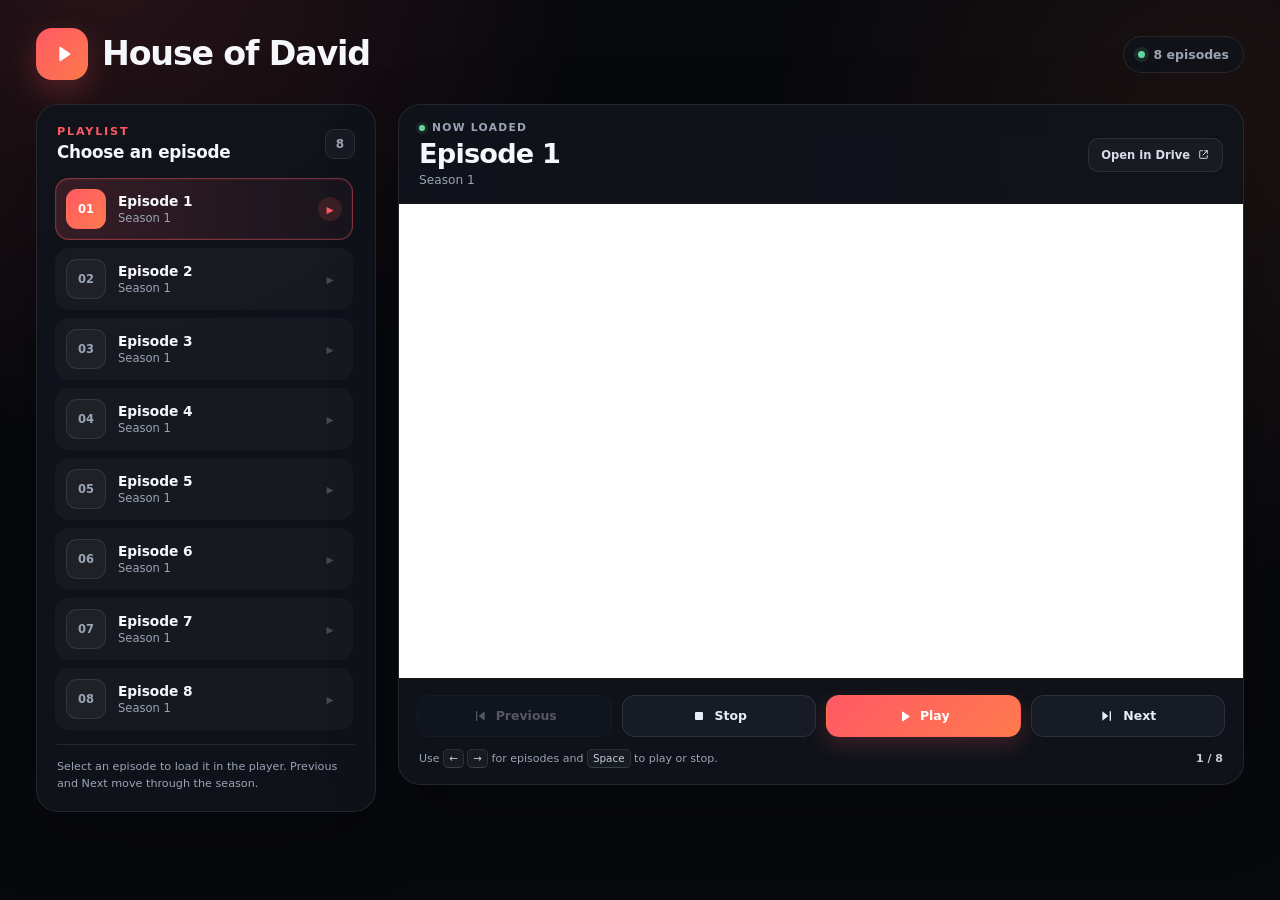
==== houseofdavid.html @ 507123f1 "(_24_Nov_2026_)(_18_10_03_)" ====
<!DOCTYPE html>
<html lang="en">
<head>
  <meta charset="UTF-8">
  <meta name="viewport" content="width=device-width, initial-scale=1.0">
  <meta name="color-scheme" content="dark">
  <title>House of David</title>
  <style>
    :root {
      --bg: #08090d;
      --panel: #11141c;
      --panel-raised: #171b25;
      --line: rgba(255, 255, 255, 0.09);
      --line-strong: rgba(255, 255, 255, 0.16);
      --text: #f6f7fb;
      --muted: #9ba4b5;
      --accent: #ff5964;
      --accent-warm: #ff7a4d;
      --success: #62d8a1;
      --radius-lg: 22px;
      --radius-md: 14px;
    }

    * {
      box-sizing: border-box;
    }

    html {
      min-width: 320px;
      background: var(--bg);
    }

    body {
      min-height: 100vh;
      margin: 0;
      overflow-x: hidden;
      background:
        radial-gradient(circle at 8% -5%, rgba(255, 89, 100, 0.13), transparent 30rem),
        radial-gradient(circle at 95% 15%, rgba(255, 122, 77, 0.08), transparent 28rem),
        var(--bg);
      color: var(--text);
      font-family: "Segoe UI", system-ui, -apple-system, BlinkMacSystemFont, Arial, sans-serif;
      -webkit-font-smoothing: antialiased;
      text-rendering: optimizeLegibility;
    }

    button,
    a {
      -webkit-tap-highlight-color: transparent;
    }

    button {
      font: inherit;
    }

    [hidden] {
      display: none !important;
    }

    .app {
      width: min(1320px, 100%);
      margin: 0 auto;
      padding: 28px clamp(16px, 3vw, 36px) 40px;
    }

    .site-header {
      display: flex;
      align-items: center;
      justify-content: space-between;
      gap: 20px;
      margin-bottom: 24px;
    }

    .brand {
      display: flex;
      align-items: center;
      gap: 14px;
      min-width: 0;
    }

    .brand-icon {
      display: grid;
      flex: 0 0 auto;
      width: 52px;
      height: 52px;
      place-items: center;
      border-radius: 16px;
      background: linear-gradient(135deg, var(--accent), var(--accent-warm));
      box-shadow: 0 12px 30px rgba(255, 89, 100, 0.25);
    }

    .brand-icon svg {
      width: 22px;
      height: 22px;
      margin-left: 2px;
      fill: white;
    }

    .eyebrow {
      margin: 0 0 4px;
      color: var(--accent);
      font-size: 0.7rem;
      font-weight: 750;
      letter-spacing: 0.16em;
      line-height: 1.2;
      text-transform: uppercase;
    }

    .site-header h1 {
      margin: 0;
      font-size: clamp(1.55rem, 2.6vw, 2.15rem);
      letter-spacing: -0.035em;
      line-height: 1.05;
    }

    .episode-count {
      display: inline-flex;
      flex: 0 0 auto;
      align-items: center;
      gap: 9px;
      padding: 10px 14px;
      border: 1px solid var(--line);
      border-radius: 999px;
      background: rgba(17, 20, 28, 0.7);
      color: var(--muted);
      font-size: 0.78rem;
      font-weight: 650;
      white-space: nowrap;
      backdrop-filter: blur(12px);
    }

    .episode-count .dot {
      width: 7px;
      height: 7px;
      border-radius: 50%;
      background: var(--success);
      box-shadow: 0 0 0 4px rgba(98, 216, 161, 0.12);
    }

    .layout {
      display: grid;
      grid-template-columns: 340px minmax(0, 1fr);
      gap: 22px;
      align-items: start;
    }

    .playlist-card,
    .player-card {
      border: 1px solid var(--line);
      border-radius: var(--radius-lg);
      background: rgba(17, 20, 28, 0.86);
      box-shadow: 0 24px 70px rgba(0, 0, 0, 0.25);
      backdrop-filter: blur(16px);
    }

    .playlist-card {
      position: sticky;
      top: 24px;
      display: flex;
      flex-direction: column;
      max-height: calc(100vh - 48px);
      padding: 18px;
    }

    .card-head {
      display: flex;
      align-items: center;
      justify-content: space-between;
      gap: 16px;
      padding: 2px 2px 0;
    }

    .card-head h2 {
      margin: 0;
      font-size: 1.05rem;
      letter-spacing: -0.015em;
    }

    .count-badge {
      display: grid;
      width: 30px;
      height: 30px;
      place-items: center;
      border: 1px solid var(--line);
      border-radius: 9px;
      background: rgba(255, 255, 255, 0.035);
      color: var(--muted);
      font-size: 0.75rem;
      font-weight: 700;
    }

    .episode-list {
      display: flex;
      flex-direction: column;
      gap: 8px;
      min-height: 0;
      margin: 16px 0 0;
      padding: 0 4px 0 0;
      overflow-y: auto;
      list-style: none;
      scrollbar-color: rgba(255, 255, 255, 0.18) transparent;
      scrollbar-width: thin;
    }

    .episode-list::-webkit-scrollbar {
      width: 6px;
    }

    .episode-list::-webkit-scrollbar-thumb {
      border-radius: 99px;
      background: rgba(255, 255, 255, 0.16);
    }

    .episode-btn {
      display: grid;
      grid-template-columns: 40px minmax(0, 1fr) 24px;
      gap: 12px;
      align-items: center;
      width: 100%;
      padding: 10px;
      border: 1px solid transparent;
      border-radius: var(--radius-md);
      background: rgba(255, 255, 255, 0.032);
      color: var(--text);
      text-align: left;
      cursor: pointer;
      transition:
        background 160ms ease,
        border-color 160ms ease,
        transform 160ms ease;
    }

    .episode-btn:hover {
      border-color: var(--line);
      background: rgba(255, 255, 255, 0.06);
      transform: translateX(2px);
    }

    .episode-btn[aria-current="true"] {
      border-color: rgba(255, 89, 100, 0.42);
      background: linear-gradient(90deg, rgba(255, 89, 100, 0.16), rgba(255, 89, 100, 0.035));
      box-shadow: inset 0 0 0 1px rgba(255, 89, 100, 0.08);
    }

    .episode-btn:focus-visible {
      outline: 2px solid var(--accent);
      outline-offset: 2px;
    }

    .ep-number {
      display: grid;
      width: 40px;
      height: 40px;
      place-items: center;
      border: 1px solid var(--line);
      border-radius: 11px;
      background: rgba(255, 255, 255, 0.035);
      color: var(--muted);
      font-size: 0.72rem;
      font-weight: 750;
      font-variant-numeric: tabular-nums;
      transition:
        background 160ms ease,
        border-color 160ms ease,
        color 160ms ease;
    }

    .episode-btn[aria-current="true"] .ep-number {
      border-color: transparent;
      background: linear-gradient(135deg, var(--accent), var(--accent-warm));
      color: white;
    }

    .ep-copy {
      display: block;
      min-width: 0;
    }

    .ep-title,
    .ep-sub {
      display: block;
      overflow: hidden;
      text-overflow: ellipsis;
      white-space: nowrap;
    }

    .ep-title {
      font-size: 0.86rem;
      font-weight: 700;
      letter-spacing: -0.005em;
    }

    .ep-sub {
      margin-top: 2px;
      color: var(--muted);
      font-size: 0.72rem;
    }

    .ep-action {
      display: grid;
      width: 24px;
      height: 24px;
      place-items: center;
      border-radius: 50%;
      color: var(--muted);
      font-size: 0.58rem;
      opacity: 0.35;
      transition:
        background 160ms ease,
        color 160ms ease,
        opacity 160ms ease;
    }

    .episode-btn:hover .ep-action,
    .episode-btn[aria-current="true"] .ep-action {
      background: rgba(255, 89, 100, 0.14);
      color: var(--accent);
      opacity: 1;
    }

    .playlist-tip {
      margin: 14px 2px 0;
      padding-top: 14px;
      border-top: 1px solid var(--line);
      color: var(--muted);
      font-size: 0.7rem;
      line-height: 1.5;
    }

    .player-card {
      min-width: 0;
      overflow: hidden;
    }

    .player-head {
      display: flex;
      align-items: center;
      justify-content: space-between;
      gap: 18px;
      padding: 18px 20px 16px;
    }

    .now-label {
      display: flex;
      align-items: center;
      gap: 7px;
      margin: 0 0 5px;
      color: var(--muted);
      font-size: 0.67rem;
      font-weight: 750;
      letter-spacing: 0.12em;
      line-height: 1;
      text-transform: uppercase;
    }

    .now-dot {
      width: 6px;
      height: 6px;
      border-radius: 50%;
      background: var(--success);
      box-shadow: 0 0 0 3px rgba(98, 216, 161, 0.11);
    }

    .player-head h2 {
      margin: 0;
      font-size: clamp(1.35rem, 2.2vw, 1.7rem);
      letter-spacing: -0.03em;
      line-height: 1.1;
    }

    .player-head .subtitle {
      margin: 4px 0 0;
      color: var(--muted);
      font-size: 0.76rem;
    }

    .drive-link {
      display: inline-flex;
      flex: 0 0 auto;
      align-items: center;
      gap: 7px;
      padding: 9px 12px;
      border: 1px solid var(--line);
      border-radius: 10px;
      background: rgba(255, 255, 255, 0.035);
      color: #d7dce6;
      font-size: 0.72rem;
      font-weight: 650;
      text-decoration: none;
      transition:
        background 160ms ease,
        border-color 160ms ease,
        color 160ms ease;
    }

    .drive-link:hover {
      border-color: var(--line-strong);
      background: rgba(255, 255, 255, 0.075);
      color: white;
    }

    .drive-link:focus-visible {
      outline: 2px solid var(--accent);
      outline-offset: 2px;
    }

    .drive-link svg {
      width: 13px;
      height: 13px;
      fill: none;
      stroke: currentColor;
      stroke-linecap: round;
      stroke-linejoin: round;
      stroke-width: 1.8;
    }

    .video-shell {
      border-top: 1px solid var(--line);
      border-bottom: 1px solid var(--line);
      background: #000;
    }

    .video-frame {
      position: relative;
      width: 100%;
      aspect-ratio: 16 / 9;
      overflow: hidden;
      background: #000;
    }

    .video-frame iframe {
      position: absolute;
      inset: 0;
      display: block;
      width: 100%;
      height: 100%;
      border: 0;
      background: #000;
    }

    .video-frame.is-stopped iframe {
      visibility: hidden;
    }

    .stage-overlay {
      position: absolute;
      inset: 0;
      z-index: 2;
      display: flex;
      flex-direction: column;
      align-items: center;
      justify-content: center;
      gap: 10px;
      padding: 24px;
      background:
        radial-gradient(circle at center, rgba(255, 89, 100, 0.06), transparent 45%),
        #050608;
      text-align: center;
    }

    .loading-overlay {
      z-index: 3;
      pointer-events: none;
    }

    .spinner {
      width: 34px;
      height: 34px;
      border: 3px solid rgba(255, 255, 255, 0.14);
      border-top-color: var(--accent);
      border-radius: 50%;
      animation: spin 800ms linear infinite;
    }

    .stage-overlay p {
      margin: 0;
    }

    .overlay-title {
      font-size: 1rem;
      font-weight: 700;
    }

    .overlay-text,
    .loading-overlay p {
      color: var(--muted);
      font-size: 0.78rem;
    }

    .stopped-icon {
      display: grid;
      width: 54px;
      height: 54px;
      margin-bottom: 2px;
      place-items: center;
      border: 1px solid rgba(255, 255, 255, 0.16);
      border-radius: 50%;
      background: rgba(255, 255, 255, 0.04);
    }

    .stopped-icon svg {
      width: 18px;
      height: 18px;
      fill: var(--muted);
    }

    .controls {
      display: grid;
      grid-template-columns: repeat(4, minmax(0, 1fr));
      gap: 10px;
      padding: 16px 18px 12px;
    }

    .control-btn {
      display: inline-flex;
      align-items: center;
      justify-content: center;
      gap: 8px;
      min-width: 0;
      padding: 12px 10px;
      border: 1px solid var(--line);
      border-radius: 13px;
      background: var(--panel-raised);
      color: #e9edf4;
      font-size: 0.78rem;
      font-weight: 700;
      line-height: 1;
      cursor: pointer;
      transition:
        background 160ms ease,
        border-color 160ms ease,
        transform 160ms ease,
        opacity 160ms ease;
    }

    .control-btn svg {
      flex: 0 0 auto;
      width: 16px;
      height: 16px;
      fill: currentColor;
    }

    .control-btn:hover:not(:disabled) {
      border-color: var(--line-strong);
      background: #202635;
      transform: translateY(-1px);
    }

    .control-btn:active:not(:disabled) {
      transform: translateY(0);
    }

    .control-btn:focus-visible {
      outline: 2px solid var(--accent);
      outline-offset: 2px;
    }

    .control-btn:disabled {
      cursor: not-allowed;
      opacity: 0.32;
    }

    .control-btn.primary {
      border-color: transparent;
      background: linear-gradient(135deg, var(--accent), var(--accent-warm));
      color: white;
      box-shadow: 0 8px 22px rgba(255, 89, 100, 0.2);
    }

    .control-btn.primary:hover:not(:disabled) {
      border-color: transparent;
      background: linear-gradient(135deg, #ff6872, #ff875d);
      box-shadow: 0 10px 26px rgba(255, 89, 100, 0.27);
    }

    .control-btn.primary svg {
      width: 15px;
      height: 15px;
    }

    .player-meta {
      display: flex;
      align-items: center;
      justify-content: space-between;
      gap: 16px;
      padding: 0 20px 16px;
      color: var(--muted);
      font-size: 0.69rem;
    }

    .player-meta p {
      margin: 0;
    }

    .player-meta kbd {
      display: inline-block;
      min-width: 19px;
      padding: 2px 5px;
      border: 1px solid var(--line);
      border-bottom-color: var(--line-strong);
      border-radius: 5px;
      background: rgba(255, 255, 255, 0.04);
      color: #c5ccd8;
      font-family: inherit;
      font-size: 0.65rem;
      line-height: 1.2;
      text-align: center;
    }

    .position-label {
      flex: 0 0 auto;
      color: #c9d0db;
      font-variant-numeric: tabular-nums;
      font-weight: 650;
    }

    @keyframes spin {
      to {
        transform: rotate(360deg);
      }
    }

    @media (max-width: 980px) {
      .layout {
        grid-template-columns: minmax(0, 1fr);
      }

      .player-card {
        order: 1;
      }

      .playlist-card {
        position: static;
        order: 2;
        max-height: none;
      }

      .episode-list {
        display: grid;
        grid-template-columns: repeat(2, minmax(0, 1fr));
        overflow: visible;
      }
    }

    @media (max-width: 620px) {
      .app {
        padding-top: 20px;
      }

      .site-header {
        align-items: flex-start;
        margin-bottom: 18px;
      }

      .brand-icon {
        width: 46px;
        height: 46px;
        border-radius: 14px;
      }

      .episode-count {
        padding: 9px 11px;
        font-size: 0.7rem;
      }

      .player-head {
        align-items: flex-start;
        padding: 16px 16px 14px;
      }

      .drive-link {
        padding: 8px 10px;
      }

      .drive-link span {
        display: none;
      }

      .controls {
        gap: 8px;
        padding: 14px 12px 10px;
      }

      .control-btn {
        flex-direction: column;
        gap: 6px;
        padding: 11px 6px;
        font-size: 0.7rem;
      }

      .player-meta {
        padding: 0 16px 14px;
      }

      .player-meta .shortcuts {
        display: none;
      }

      .player-meta {
        justify-content: flex-end;
      }

      .episode-list {
        grid-template-columns: minmax(0, 1fr);
      }
    }

    @media (max-width: 420px) {
      .episode-count {
        display: none;
      }

      .player-head {
        flex-direction: column;
        gap: 12px;
      }

      .drive-link span {
        display: inline;
      }

      .controls {
        grid-template-columns: repeat(2, minmax(0, 1fr));
      }

      .control-btn {
        flex-direction: row;
      }
    }

    @media (prefers-reduced-motion: reduce) {
      *,
      *::before,
      *::after {
        scroll-behavior: auto !important;
        transition-duration: 0.01ms !important;
        animation-duration: 0.01ms !important;
        animation-iteration-count: 1 !important;
      }
    }
  </style>
</head>
<body>
  <div class="app">
    <header class="site-header">
      <div class="brand">
        <div class="brand-icon" aria-hidden="true">
          <svg viewBox="0 0 24 24" focusable="false">
            <path d="M8 5.14v13.72a1 1 0 0 0 1.54.84l10.1-6.86a1 1 0 0 0 0-1.68L9.54 4.3A1 1 0 0 0 8 5.14Z"/>
          </svg>
        </div>
        <div>
          <h1>House of David</h1>
        </div>
      </div>
      <div class="episode-count" aria-label="8 episodes available">
        <span class="dot" aria-hidden="true"></span>
        8 episodes
      </div>
    </header>

    <main class="layout">
      <aside class="playlist-card" aria-labelledby="playlistTitle">
        <div class="card-head">
          <div>
            <p class="eyebrow">Playlist</p>
            <h2 id="playlistTitle">Choose an episode</h2>
          </div>
          <span class="count-badge" aria-hidden="true">8</span>
        </div>

        <ul class="episode-list" id="episodeList"></ul>

        <p class="playlist-tip">Select an episode to load it in the player. Previous and Next move through the season.</p>
      </aside>

      <section class="player-card" aria-labelledby="currentTitle">
        <div class="player-head">
          <div>
            <p class="now-label">
              <span class="now-dot" aria-hidden="true"></span>
              <span id="nowStatus">Now selected</span>
            </p>
            <h2 id="currentTitle" aria-live="polite">Season 1</h2>
            <p class="subtitle" id="currentSubtitle">Episode 1</p>
          </div>
          <a class="drive-link" id="driveLink" href="#" target="_blank" rel="noopener noreferrer" aria-label="Open current episode in Google Drive">
            <span>Open in Drive</span>
            <svg viewBox="0 0 24 24" aria-hidden="true" focusable="false">
              <path d="M14 5h5v5M19 5l-8 8M10 5H6a1 1 0 0 0-1 1v12a1 1 0 0 0 1 1h12a1 1 0 0 0 1-1v-4"/>
            </svg>
          </a>
        </div>

        <div class="video-shell">
          <div class="video-frame" id="videoFrame">
            <iframe
              id="playerFrame"
              title="Episode video player"
              allow="autoplay; fullscreen; encrypted-media; picture-in-picture"
              allowfullscreen
              loading="eager"
            ></iframe>

            <div class="stage-overlay loading-overlay" id="loadingOverlay" role="status" aria-live="polite">
              <span class="spinner" aria-hidden="true"></span>
              <p>Loading episode…</p>
            </div>

            <div class="stage-overlay stopped-overlay" id="stoppedOverlay" hidden>
              <span class="stopped-icon" aria-hidden="true">
                <svg viewBox="0 0 24 24" focusable="false">
                  <rect x="6" y="6" width="12" height="12" rx="1.5"/>
                </svg>
              </span>
              <p class="overlay-title">Playback stopped</p>
              <p class="overlay-text">Press Play to reload this episode.</p>
            </div>
          </div>
        </div>

        <div class="controls" role="group" aria-label="Episode navigation and playback controls">
          <button class="control-btn" id="prevBtn" type="button">
            <svg viewBox="0 0 24 24" aria-hidden="true" focusable="false">
              <path d="M6 5h2v14H6zM19 5v14l-9-7 9-7z"/>
            </svg>
            <span>Previous</span>
          </button>

          <button class="control-btn" id="stopBtn" type="button">
            <svg viewBox="0 0 24 24" aria-hidden="true" focusable="false">
              <rect x="6" y="6" width="12" height="12" rx="1.5"/>
            </svg>
            <span>Stop</span>
          </button>

          <button class="control-btn primary" id="playBtn" type="button">
            <svg viewBox="0 0 24 24" aria-hidden="true" focusable="false">
              <path d="M8 5.14v13.72a1 1 0 0 0 1.54.84l10.1-6.86a1 1 0 0 0 0-1.68L9.54 4.3A1 1 0 0 0 8 5.14Z"/>
            </svg>
            <span>Play</span>
          </button>

          <button class="control-btn" id="nextBtn" type="button">
            <svg viewBox="0 0 24 24" aria-hidden="true" focusable="false">
              <path d="M16 5h2v14h-2zM5 5v14l9-7-9-7z"/>
            </svg>
            <span>Next</span>
          </button>
        </div>

        <div class="player-meta">
          <p class="shortcuts">Use <kbd>←</kbd> <kbd>→</kbd> for episodes and <kbd>Space</kbd> to play or stop.</p>
          <p class="position-label" id="positionLabel">1 / 8</p>
        </div>
      </section>
    </main>
  </div>

  <script>
    (function () {
      "use strict";

      var episodes = [
        { title: "Episode 1", subtitle: "Season 1", id: "1JfGzRFgvt6EXoBh9u3iQ8MNxPfFBBs8K" },
        { title: "Episode 2", subtitle: "Season 1", id: "1NSjzWbI92xYZGALuKuaakEhmq9p6BlSi" },
        { title: "Episode 3", subtitle: "Season 1", id: "1rI2Q5RJE-9LwC_1AP3NrrheZVHQbuOXC" },
        { title: "Episode 4", subtitle: "Season 1", id: "1lgc-OqoQsCG9StxJdnGjJXwMsyhBZIF1" },
        { title: "Episode 5", subtitle: "Season 1", id: "1FpuHaaxrUrN-Q3QAmBZK2VwyfbSKrAzN" },
        { title: "Episode 6", subtitle: "Season 1", id: "1mevKHzhwMaTZMYYaMWYU6mkHw_HYVsIb" },
        { title: "Episode 7", subtitle: "Season 1", id: "10i91f1No2Kvg2Tw_HLCHTXkC1qTZE2Vz" },
        { title: "Episode 8", subtitle: "Season 1", id: "1kTo9HQ5jsm9kGzpkTP7Rlk9UtwZtq7xA" }
      ];

      var episodeList = document.getElementById("episodeList");
      var playerFrame = document.getElementById("playerFrame");
      var videoFrame = document.getElementById("videoFrame");
      var loadingOverlay = document.getElementById("loadingOverlay");
      var stoppedOverlay = document.getElementById("stoppedOverlay");
      var currentTitle = document.getElementById("currentTitle");
      var currentSubtitle = document.getElementById("currentSubtitle");
      var nowStatus = document.getElementById("nowStatus");
      var driveLink = document.getElementById("driveLink");
      var positionLabel = document.getElementById("positionLabel");
      var prevBtn = document.getElementById("prevBtn");
      var stopBtn = document.getElementById("stopBtn");
      var playBtn = document.getElementById("playBtn");
      var nextBtn = document.getElementById("nextBtn");

      var state = {
        current: 0,
        stopped: false,
        loaded: false
      };

      var loadTimer = null;

      function previewUrl(episode) {
        return "https://drive.google.com/file/d/" + episode.id + "/preview";
      }

      function viewUrl(episode) {
        return "https://drive.google.com/file/d/" + episode.id + "/view";
      }

      function renderPlaylist() {
        var fragment = document.createDocumentFragment();

        episodes.forEach(function (episode, index) {
          var item = document.createElement("li");
          var button = document.createElement("button");
          var number = document.createElement("span");
          var copy = document.createElement("span");
          var title = document.createElement("span");
          var subtitle = document.createElement("span");
          var action = document.createElement("span");

          button.type = "button";
          button.className = "episode-btn";
          button.dataset.index = String(index);
          button.setAttribute("aria-label", "Play " + episode.title + ", " + episode.subtitle);

          number.className = "ep-number";
          number.textContent = String(index + 1).padStart(2, "0");

          copy.className = "ep-copy";
          title.className = "ep-title";
          title.textContent = episode.title;
          subtitle.className = "ep-sub";
          subtitle.textContent = episode.subtitle;
          copy.appendChild(title);
          copy.appendChild(subtitle);

          action.className = "ep-action";
          action.setAttribute("aria-hidden", "true");
          action.textContent = "▶";

          button.appendChild(number);
          button.appendChild(copy);
          button.appendChild(action);
          button.addEventListener("click", function () {
            selectEpisode(index);
          });

          item.appendChild(button);
          fragment.appendChild(item);
        });

        episodeList.appendChild(fragment);
      }

      function updateSelection() {
        var buttons = episodeList.querySelectorAll(".episode-btn");
        var episode = episodes[state.current];

        buttons.forEach(function (button, index) {
          if (index === state.current) {
            button.setAttribute("aria-current", "true");
          } else {
            button.removeAttribute("aria-current");
          }
        });

        currentTitle.textContent = episode.title;
        currentSubtitle.textContent = episode.subtitle;
        positionLabel.textContent = (state.current + 1) + " / " + episodes.length;
        driveLink.href = viewUrl(episode);
        driveLink.setAttribute("aria-label", "Open " + episode.title + " in Google Drive");

        prevBtn.disabled = state.current === 0;
        nextBtn.disabled = state.current === episodes.length - 1;
        stopBtn.disabled = state.stopped;
      }

      function beginLoading() {
        var episode = episodes[state.current];

        window.clearTimeout(loadTimer);
        state.loaded = false;
        state.stopped = false;
        videoFrame.classList.remove("is-stopped");
        stoppedOverlay.hidden = true;
        loadingOverlay.hidden = false;
        nowStatus.textContent = "Loading…";
        stopBtn.disabled = false;

        playerFrame.title = episode.title + " — " + episode.subtitle;
        playerFrame.src = previewUrl(episode);

        loadTimer = window.setTimeout(function () {
          if (!state.stopped) {
            state.loaded = true;
            loadingOverlay.hidden = true;
            nowStatus.textContent = "Now loaded";
            stopBtn.disabled = false;
          }
        }, 12000);
      }

      function selectEpisode(index) {
        if (index < 0 || index >= episodes.length) {
          return;
        }

        state.current = index;
        updateSelection();
        beginLoading();

        var selectedButton = episodeList.querySelector('.episode-btn[data-index="' + index + '"]');
        if (selectedButton) {
          selectedButton.scrollIntoView({ block: "nearest", behavior: "smooth" });
        }
      }

      function stopPlayback() {
        if (state.stopped) {
          return;
        }

        window.clearTimeout(loadTimer);
        state.loaded = false;
        state.stopped = true;
        playerFrame.src = "about:blank";
        videoFrame.classList.add("is-stopped");
        loadingOverlay.hidden = true;
        stoppedOverlay.hidden = false;
        nowStatus.textContent = "Playback stopped";
        stopBtn.disabled = true;
      }

      function playCurrent() {
        if (state.stopped || !state.loaded) {
          beginLoading();
          return;
        }

        playerFrame.focus();
        nowStatus.textContent = "Ready — press play in the video";
      }

      function goPrevious() {
        if (state.current > 0) {
          selectEpisode(state.current - 1);
        }
      }

      function goNext() {
        if (state.current < episodes.length - 1) {
          selectEpisode(state.current + 1);
        }
      }

      playerFrame.addEventListener("load", function () {
        if (state.stopped) {
          return;
        }

        window.clearTimeout(loadTimer);
        state.loaded = true;
        loadingOverlay.hidden = true;
        nowStatus.textContent = "Now loaded";
        stopBtn.disabled = false;
      });

      prevBtn.addEventListener("click", goPrevious);
      stopBtn.addEventListener("click", stopPlayback);
      playBtn.addEventListener("click", playCurrent);
      nextBtn.addEventListener("click", goNext);

      document.addEventListener("keydown", function (event) {
        var target = event.target;
        var tagName = target && target.tagName ? target.tagName : "";
        var isFormField = /^(INPUT|TEXTAREA|SELECT)$/.test(tagName);

        if (isFormField || event.altKey || event.ctrlKey || event.metaKey) {
          return;
        }

        if (event.key === "ArrowLeft") {
          if (!prevBtn.disabled) {
            event.preventDefault();
            goPrevious();
          }
        } else if (event.key === "ArrowRight") {
          if (!nextBtn.disabled) {
            event.preventDefault();
            goNext();
          }
        } else if (event.key === " " || event.code === "Space") {
          var isButtonOrLink = target && target.closest && target.closest("button, a");

          if (!isButtonOrLink) {
            event.preventDefault();
            if (state.stopped) {
              playCurrent();
            } else {
              stopPlayback();
            }
          }
        }
      });

      renderPlaylist();
      updateSelection();
      beginLoading();
    })();
  </script>
</body>
</html>
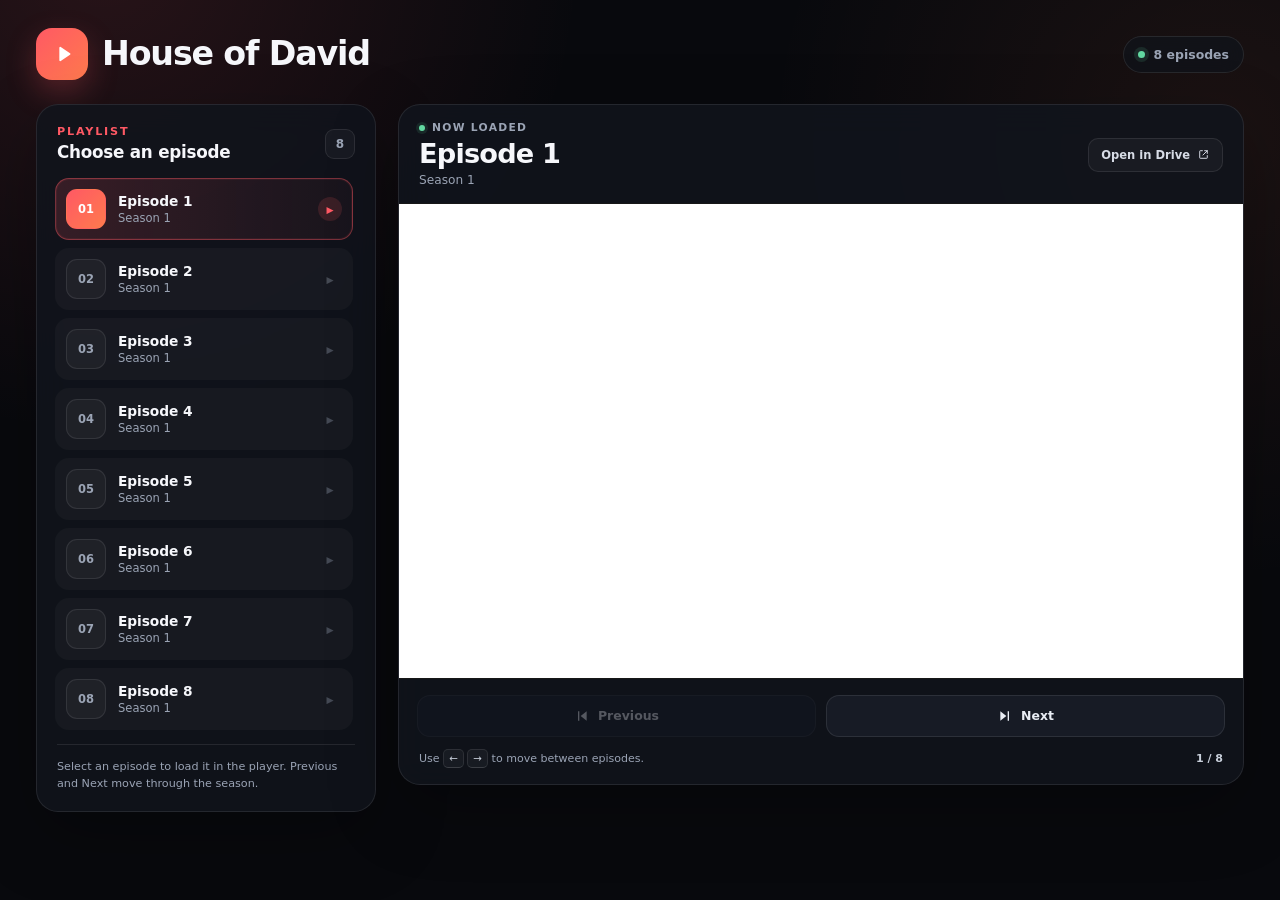
==== commit 5173928b: "(_24_Nov_2026_)(_18_17_19_)" ====
--- a/houseofdavid.html
+++ b/houseofdavid.html
@@ -5,6 +5,11 @@
   <meta name="viewport" content="width=device-width, initial-scale=1.0">
   <meta name="color-scheme" content="dark">
   <title>House of David</title>
+  <link rel="shortcut icon" href="cdn/files/uploads/10469550/FavIcon.png" type="image/jpeg">
+  <link rel="icon" href="cdn/files/uploads/10469550/FavIcon.png" type="image/jpeg">
+  <link rel="apple-touch-icon" sizes="152x152" href="cdn/files/uploads/10469550/FavIcon.png">
+  <link rel="apple-touch-icon" sizes="167x167" href="cdn/files/uploads/10469550/FavIcon.png">
+  <link rel="apple-touch-icon" sizes="180x180" href="cdn/files/uploads/10469550/FavIcon.png">
   <style>
     :root {
       --bg: #08090d;
@@ -438,10 +443,6 @@
       background: #000;
     }
 
-    .video-frame.is-stopped iframe {
-      visibility: hidden;
-    }
-
     .stage-overlay {
       position: absolute;
       inset: 0;
@@ -476,37 +477,14 @@
       margin: 0;
     }
 
-    .overlay-title {
-      font-size: 1rem;
-      font-weight: 700;
-    }
-
-    .overlay-text,
     .loading-overlay p {
       color: var(--muted);
       font-size: 0.78rem;
     }
 
-    .stopped-icon {
-      display: grid;
-      width: 54px;
-      height: 54px;
-      margin-bottom: 2px;
-      place-items: center;
-      border: 1px solid rgba(255, 255, 255, 0.16);
-      border-radius: 50%;
-      background: rgba(255, 255, 255, 0.04);
-    }
-
-    .stopped-icon svg {
-      width: 18px;
-      height: 18px;
-      fill: var(--muted);
-    }
-
     .controls {
       display: grid;
-      grid-template-columns: repeat(4, minmax(0, 1fr));
+      grid-template-columns: repeat(2, minmax(0, 1fr));
       gap: 10px;
       padding: 16px 18px 12px;
     }
@@ -558,24 +536,6 @@
     .control-btn:disabled {
       cursor: not-allowed;
       opacity: 0.32;
-    }
-
-    .control-btn.primary {
-      border-color: transparent;
-      background: linear-gradient(135deg, var(--accent), var(--accent-warm));
-      color: white;
-      box-shadow: 0 8px 22px rgba(255, 89, 100, 0.2);
-    }
-
-    .control-btn.primary:hover:not(:disabled) {
-      border-color: transparent;
-      background: linear-gradient(135deg, #ff6872, #ff875d);
-      box-shadow: 0 10px 26px rgba(255, 89, 100, 0.27);
-    }
-
-    .control-btn.primary svg {
-      width: 15px;
-      height: 15px;
     }
 
     .player-meta {
@@ -793,7 +753,7 @@
         </div>
 
         <div class="video-shell">
-          <div class="video-frame" id="videoFrame">
+          <div class="video-frame">
             <iframe
               id="playerFrame"
               title="Episode video player"
@@ -806,39 +766,15 @@
               <span class="spinner" aria-hidden="true"></span>
               <p>Loading episode…</p>
             </div>
-
-            <div class="stage-overlay stopped-overlay" id="stoppedOverlay" hidden>
-              <span class="stopped-icon" aria-hidden="true">
-                <svg viewBox="0 0 24 24" focusable="false">
-                  <rect x="6" y="6" width="12" height="12" rx="1.5"/>
-                </svg>
-              </span>
-              <p class="overlay-title">Playback stopped</p>
-              <p class="overlay-text">Press Play to reload this episode.</p>
-            </div>
           </div>
         </div>
 
-        <div class="controls" role="group" aria-label="Episode navigation and playback controls">
+        <div class="controls" role="group" aria-label="Episode navigation">
           <button class="control-btn" id="prevBtn" type="button">
             <svg viewBox="0 0 24 24" aria-hidden="true" focusable="false">
               <path d="M6 5h2v14H6zM19 5v14l-9-7 9-7z"/>
             </svg>
             <span>Previous</span>
-          </button>
-
-          <button class="control-btn" id="stopBtn" type="button">
-            <svg viewBox="0 0 24 24" aria-hidden="true" focusable="false">
-              <rect x="6" y="6" width="12" height="12" rx="1.5"/>
-            </svg>
-            <span>Stop</span>
-          </button>
-
-          <button class="control-btn primary" id="playBtn" type="button">
-            <svg viewBox="0 0 24 24" aria-hidden="true" focusable="false">
-              <path d="M8 5.14v13.72a1 1 0 0 0 1.54.84l10.1-6.86a1 1 0 0 0 0-1.68L9.54 4.3A1 1 0 0 0 8 5.14Z"/>
-            </svg>
-            <span>Play</span>
           </button>
 
           <button class="control-btn" id="nextBtn" type="button">
@@ -850,7 +786,7 @@
         </div>
 
         <div class="player-meta">
-          <p class="shortcuts">Use <kbd>←</kbd> <kbd>→</kbd> for episodes and <kbd>Space</kbd> to play or stop.</p>
+          <p class="shortcuts">Use <kbd>←</kbd> <kbd>→</kbd> to move between episodes.</p>
           <p class="position-label" id="positionLabel">1 / 8</p>
         </div>
       </section>
@@ -874,23 +810,17 @@
 
       var episodeList = document.getElementById("episodeList");
       var playerFrame = document.getElementById("playerFrame");
-      var videoFrame = document.getElementById("videoFrame");
       var loadingOverlay = document.getElementById("loadingOverlay");
-      var stoppedOverlay = document.getElementById("stoppedOverlay");
       var currentTitle = document.getElementById("currentTitle");
       var currentSubtitle = document.getElementById("currentSubtitle");
       var nowStatus = document.getElementById("nowStatus");
       var driveLink = document.getElementById("driveLink");
       var positionLabel = document.getElementById("positionLabel");
       var prevBtn = document.getElementById("prevBtn");
-      var stopBtn = document.getElementById("stopBtn");
-      var playBtn = document.getElementById("playBtn");
       var nextBtn = document.getElementById("nextBtn");
 
       var state = {
-        current: 0,
-        stopped: false,
-        loaded: false
+        current: 0
       };
 
       var loadTimer = null;
@@ -969,31 +899,21 @@
 
         prevBtn.disabled = state.current === 0;
         nextBtn.disabled = state.current === episodes.length - 1;
-        stopBtn.disabled = state.stopped;
       }
 
       function beginLoading() {
         var episode = episodes[state.current];
 
         window.clearTimeout(loadTimer);
-        state.loaded = false;
-        state.stopped = false;
-        videoFrame.classList.remove("is-stopped");
-        stoppedOverlay.hidden = true;
         loadingOverlay.hidden = false;
         nowStatus.textContent = "Loading…";
-        stopBtn.disabled = false;
 
         playerFrame.title = episode.title + " — " + episode.subtitle;
         playerFrame.src = previewUrl(episode);
 
         loadTimer = window.setTimeout(function () {
-          if (!state.stopped) {
-            state.loaded = true;
-            loadingOverlay.hidden = true;
-            nowStatus.textContent = "Now loaded";
-            stopBtn.disabled = false;
-          }
+          loadingOverlay.hidden = true;
+          nowStatus.textContent = "Now loaded";
         }, 12000);
       }
 
@@ -1012,32 +932,6 @@
         }
       }
 
-      function stopPlayback() {
-        if (state.stopped) {
-          return;
-        }
-
-        window.clearTimeout(loadTimer);
-        state.loaded = false;
-        state.stopped = true;
-        playerFrame.src = "about:blank";
-        videoFrame.classList.add("is-stopped");
-        loadingOverlay.hidden = true;
-        stoppedOverlay.hidden = false;
-        nowStatus.textContent = "Playback stopped";
-        stopBtn.disabled = true;
-      }
-
-      function playCurrent() {
-        if (state.stopped || !state.loaded) {
-          beginLoading();
-          return;
-        }
-
-        playerFrame.focus();
-        nowStatus.textContent = "Ready — press play in the video";
-      }
-
       function goPrevious() {
         if (state.current > 0) {
           selectEpisode(state.current - 1);
@@ -1051,20 +945,12 @@
       }
 
       playerFrame.addEventListener("load", function () {
-        if (state.stopped) {
-          return;
-        }
-
         window.clearTimeout(loadTimer);
-        state.loaded = true;
         loadingOverlay.hidden = true;
         nowStatus.textContent = "Now loaded";
-        stopBtn.disabled = false;
       });
 
       prevBtn.addEventListener("click", goPrevious);
-      stopBtn.addEventListener("click", stopPlayback);
-      playBtn.addEventListener("click", playCurrent);
       nextBtn.addEventListener("click", goNext);
 
       document.addEventListener("keydown", function (event) {
@@ -1086,17 +972,6 @@
             event.preventDefault();
             goNext();
           }
-        } else if (event.key === " " || event.code === "Space") {
-          var isButtonOrLink = target && target.closest && target.closest("button, a");
-
-          if (!isButtonOrLink) {
-            event.preventDefault();
-            if (state.stopped) {
-              playCurrent();
-            } else {
-              stopPlayback();
-            }
-          }
         }
       });
 
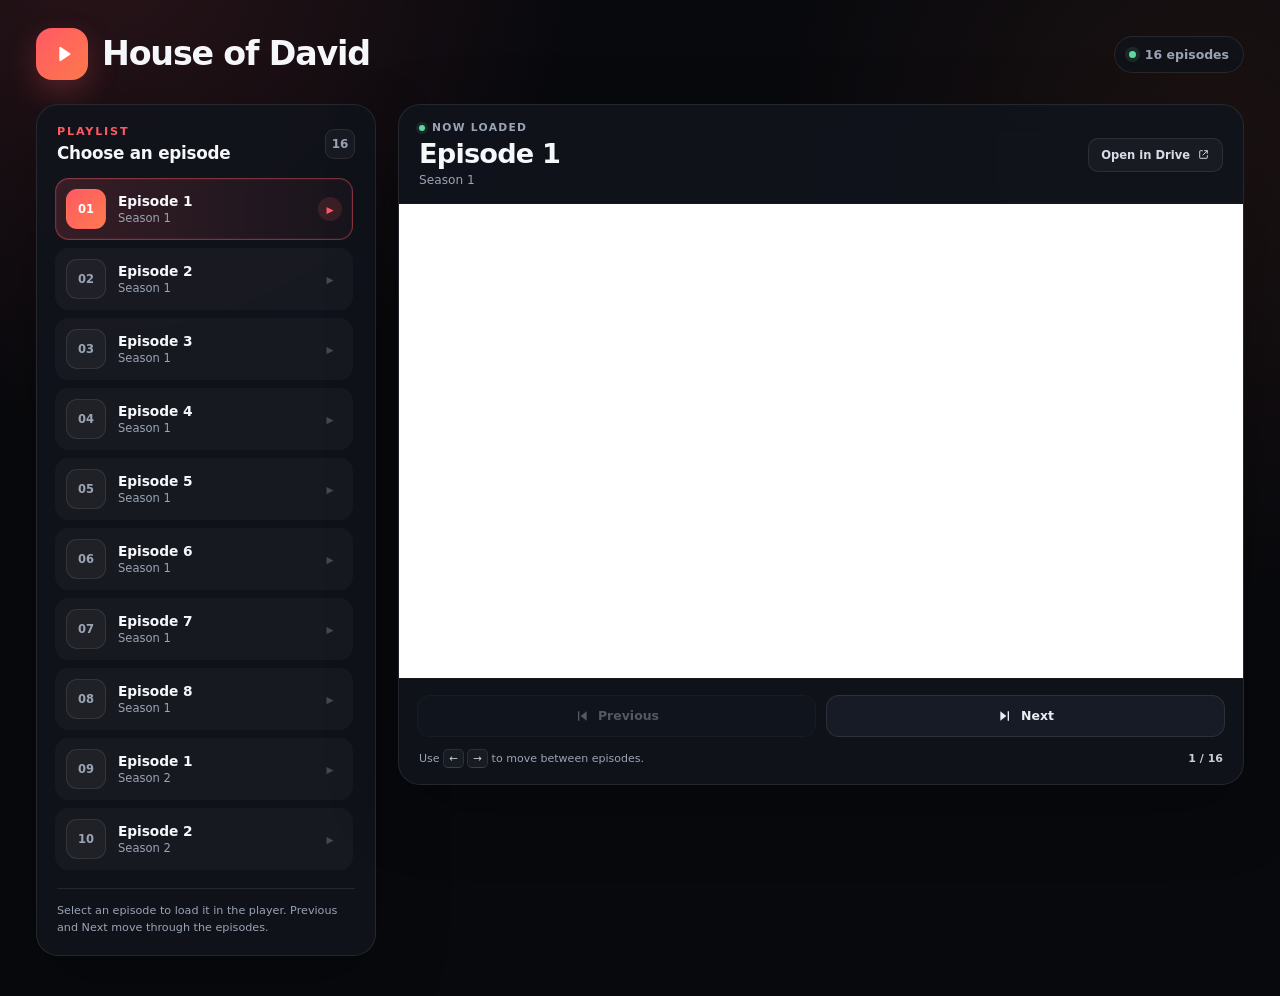
==== commit a5655601: "(_25_Nov_2026_)(_09_07_00_)" ====
--- a/houseofdavid.html
+++ b/houseofdavid.html
@@ -713,9 +713,9 @@
           <h1>House of David</h1>
         </div>
       </div>
-      <div class="episode-count" aria-label="8 episodes available">
+      <div class="episode-count" aria-label="16 episodes available">
         <span class="dot" aria-hidden="true"></span>
-        8 episodes
+        16 episodes
       </div>
     </header>
 
@@ -726,12 +726,12 @@
             <p class="eyebrow">Playlist</p>
             <h2 id="playlistTitle">Choose an episode</h2>
           </div>
-          <span class="count-badge" aria-hidden="true">8</span>
+          <span class="count-badge" aria-hidden="true">16</span>
         </div>
 
         <ul class="episode-list" id="episodeList"></ul>
 
-        <p class="playlist-tip">Select an episode to load it in the player. Previous and Next move through the season.</p>
+        <p class="playlist-tip">Select an episode to load it in the player. Previous and Next move through the episodes.</p>
       </aside>
 
       <section class="player-card" aria-labelledby="currentTitle">
@@ -787,7 +787,7 @@
 
         <div class="player-meta">
           <p class="shortcuts">Use <kbd>←</kbd> <kbd>→</kbd> to move between episodes.</p>
-          <p class="position-label" id="positionLabel">1 / 8</p>
+          <p class="position-label" id="positionLabel">1 / 16</p>
         </div>
       </section>
     </main>
@@ -800,12 +800,20 @@
       var episodes = [
         { title: "Episode 1", subtitle: "Season 1", id: "1JfGzRFgvt6EXoBh9u3iQ8MNxPfFBBs8K" },
         { title: "Episode 2", subtitle: "Season 1", id: "1NSjzWbI92xYZGALuKuaakEhmq9p6BlSi" },
-        { title: "Episode 3", subtitle: "Season 1", id: "1rI2Q5RJE-9LwC_1AP3NrrheZVHQbuOXC" },
+        { title: "Episode 3", subtitle: "Season 1", id: "1wCEqIHmqZJ8Z0MIp4oiBwOsy4yFYe4xd" },
         { title: "Episode 4", subtitle: "Season 1", id: "1lgc-OqoQsCG9StxJdnGjJXwMsyhBZIF1" },
         { title: "Episode 5", subtitle: "Season 1", id: "1FpuHaaxrUrN-Q3QAmBZK2VwyfbSKrAzN" },
         { title: "Episode 6", subtitle: "Season 1", id: "1mevKHzhwMaTZMYYaMWYU6mkHw_HYVsIb" },
         { title: "Episode 7", subtitle: "Season 1", id: "10i91f1No2Kvg2Tw_HLCHTXkC1qTZE2Vz" },
-        { title: "Episode 8", subtitle: "Season 1", id: "1kTo9HQ5jsm9kGzpkTP7Rlk9UtwZtq7xA" }
+        { title: "Episode 8", subtitle: "Season 1", id: "1kTo9HQ5jsm9kGzpkTP7Rlk9UtwZtq7xA" },
+        { title: "Episode 1", subtitle: "Season 2", id: "1-R-xTDbTtqtL10YwgH1r_RoTdmdH1nEM" },
+        { title: "Episode 2", subtitle: "Season 2", id: "17sGsGEwj2rDgZ6upfaHZEE-JYyDeav6-" },
+        { title: "Episode 3", subtitle: "Season 2", id: "1eA9oJp7mybeEfrCRz5UU-SYXlqckb11n" },
+        { title: "Episode 4", subtitle: "Season 2", id: "155CpzbvK03gpZnuHPqHSlGq4H-nmw5Ag" },
+        { title: "Episode 5", subtitle: "Season 2", id: "1oWN9DbQlVtGDUXR0LgGql3YR2H7frw46" },
+        { title: "Episode 6", subtitle: "Season 2", id: "1iQWzRwyf5D7M-my-P73tdZOuZcrf9ih1" },
+        { title: "Episode 7", subtitle: "Season 2", id: "18Ii3qAEyE-XqfnjHHgCMkOk61xm9LTM_" },
+        { title: "Episode 8", subtitle: "Season 2", id: "1jcTKKScOAGa_xw87Y7P8wrO_iimj_Kl0" }
       ];
 
       var episodeList = document.getElementById("episodeList");
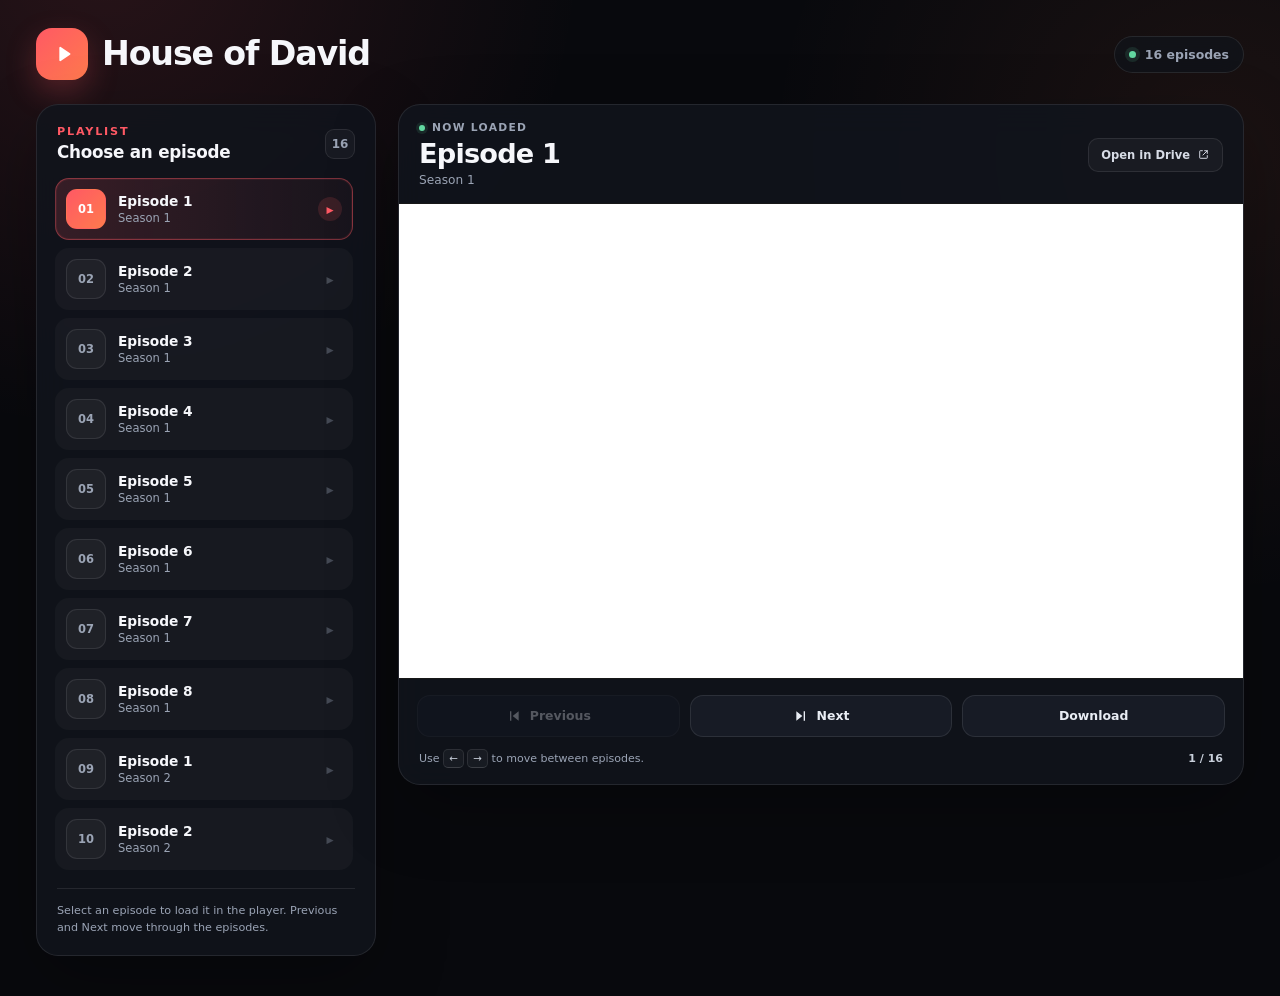
==== commit 2fd014fa: "(_25_Nov_2026_)(_09_19_23_)" ====
--- a/houseofdavid.html
+++ b/houseofdavid.html
@@ -484,7 +484,7 @@
 
     .controls {
       display: grid;
-      grid-template-columns: repeat(2, minmax(0, 1fr));
+      grid-template-columns: repeat(3, minmax(0, 1fr));
       gap: 10px;
       padding: 16px 18px 12px;
     }
@@ -503,6 +503,7 @@
       font-size: 0.78rem;
       font-weight: 700;
       line-height: 1;
+      text-decoration: none;
       cursor: pointer;
       transition:
         background 160ms ease,
@@ -783,6 +784,10 @@
             </svg>
             <span>Next</span>
           </button>
+
+          <a class="control-btn" id="downloadLink" href="#" target="_blank" rel="noopener">
+            <span>Download</span>
+          </a>
         </div>
 
         <div class="player-meta">
@@ -823,6 +828,7 @@
       var currentSubtitle = document.getElementById("currentSubtitle");
       var nowStatus = document.getElementById("nowStatus");
       var driveLink = document.getElementById("driveLink");
+      var downloadLink = document.getElementById("downloadLink");
       var positionLabel = document.getElementById("positionLabel");
       var prevBtn = document.getElementById("prevBtn");
       var nextBtn = document.getElementById("nextBtn");
@@ -839,6 +845,10 @@
 
       function viewUrl(episode) {
         return "https://drive.google.com/file/d/" + episode.id + "/view";
+      }
+
+      function downloadUrl(episode) {
+        return "https://drive.google.com/uc?export=download&id=" + encodeURIComponent(episode.id);
       }
 
       function renderPlaylist() {
@@ -904,6 +914,8 @@
         positionLabel.textContent = (state.current + 1) + " / " + episodes.length;
         driveLink.href = viewUrl(episode);
         driveLink.setAttribute("aria-label", "Open " + episode.title + " in Google Drive");
+        downloadLink.href = downloadUrl(episode);
+        downloadLink.setAttribute("aria-label", "Download " + episode.title + ", " + episode.subtitle);
 
         prevBtn.disabled = state.current === 0;
         nextBtn.disabled = state.current === episodes.length - 1;
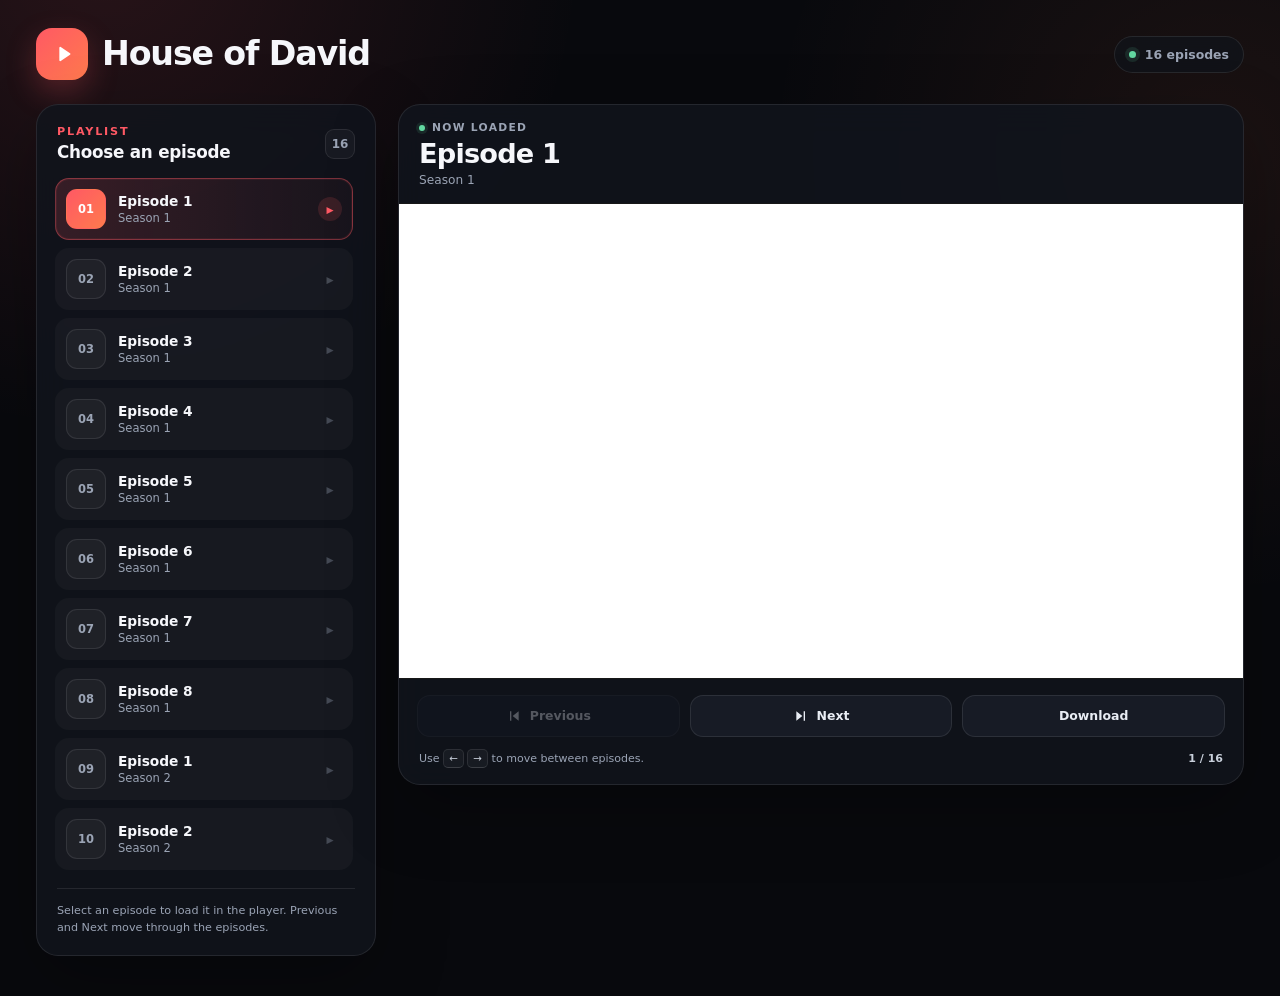
==== commit d3929a92: "(_27_Nov_2026_)(_11_51_30_)" ====
--- a/houseofdavid.html
+++ b/houseofdavid.html
@@ -379,46 +379,6 @@
       font-size: 0.76rem;
     }
 
-    .drive-link {
-      display: inline-flex;
-      flex: 0 0 auto;
-      align-items: center;
-      gap: 7px;
-      padding: 9px 12px;
-      border: 1px solid var(--line);
-      border-radius: 10px;
-      background: rgba(255, 255, 255, 0.035);
-      color: #d7dce6;
-      font-size: 0.72rem;
-      font-weight: 650;
-      text-decoration: none;
-      transition:
-        background 160ms ease,
-        border-color 160ms ease,
-        color 160ms ease;
-    }
-
-    .drive-link:hover {
-      border-color: var(--line-strong);
-      background: rgba(255, 255, 255, 0.075);
-      color: white;
-    }
-
-    .drive-link:focus-visible {
-      outline: 2px solid var(--accent);
-      outline-offset: 2px;
-    }
-
-    .drive-link svg {
-      width: 13px;
-      height: 13px;
-      fill: none;
-      stroke: currentColor;
-      stroke-linecap: round;
-      stroke-linejoin: round;
-      stroke-width: 1.8;
-    }
-
     .video-shell {
       border-top: 1px solid var(--line);
       border-bottom: 1px solid var(--line);
@@ -629,14 +589,6 @@
         padding: 16px 16px 14px;
       }
 
-      .drive-link {
-        padding: 8px 10px;
-      }
-
-      .drive-link span {
-        display: none;
-      }
-
       .controls {
         gap: 8px;
         padding: 14px 12px 10px;
@@ -674,10 +626,6 @@
       .player-head {
         flex-direction: column;
         gap: 12px;
-      }
-
-      .drive-link span {
-        display: inline;
       }
 
       .controls {
@@ -745,12 +693,6 @@
             <h2 id="currentTitle" aria-live="polite">Season 1</h2>
             <p class="subtitle" id="currentSubtitle">Episode 1</p>
           </div>
-          <a class="drive-link" id="driveLink" href="#" target="_blank" rel="noopener noreferrer" aria-label="Open current episode in Google Drive">
-            <span>Open in Drive</span>
-            <svg viewBox="0 0 24 24" aria-hidden="true" focusable="false">
-              <path d="M14 5h5v5M19 5l-8 8M10 5H6a1 1 0 0 0-1 1v12a1 1 0 0 0 1 1h12a1 1 0 0 0 1-1v-4"/>
-            </svg>
-          </a>
         </div>
 
         <div class="video-shell">
@@ -803,22 +745,22 @@
       "use strict";
 
       var episodes = [
-        { title: "Episode 1", subtitle: "Season 1", id: "1JfGzRFgvt6EXoBh9u3iQ8MNxPfFBBs8K" },
-        { title: "Episode 2", subtitle: "Season 1", id: "1NSjzWbI92xYZGALuKuaakEhmq9p6BlSi" },
-        { title: "Episode 3", subtitle: "Season 1", id: "1wCEqIHmqZJ8Z0MIp4oiBwOsy4yFYe4xd" },
-        { title: "Episode 4", subtitle: "Season 1", id: "1lgc-OqoQsCG9StxJdnGjJXwMsyhBZIF1" },
-        { title: "Episode 5", subtitle: "Season 1", id: "1FpuHaaxrUrN-Q3QAmBZK2VwyfbSKrAzN" },
-        { title: "Episode 6", subtitle: "Season 1", id: "1mevKHzhwMaTZMYYaMWYU6mkHw_HYVsIb" },
-        { title: "Episode 7", subtitle: "Season 1", id: "10i91f1No2Kvg2Tw_HLCHTXkC1qTZE2Vz" },
-        { title: "Episode 8", subtitle: "Season 1", id: "1kTo9HQ5jsm9kGzpkTP7Rlk9UtwZtq7xA" },
-        { title: "Episode 1", subtitle: "Season 2", id: "1-R-xTDbTtqtL10YwgH1r_RoTdmdH1nEM" },
-        { title: "Episode 2", subtitle: "Season 2", id: "17sGsGEwj2rDgZ6upfaHZEE-JYyDeav6-" },
-        { title: "Episode 3", subtitle: "Season 2", id: "1eA9oJp7mybeEfrCRz5UU-SYXlqckb11n" },
-        { title: "Episode 4", subtitle: "Season 2", id: "155CpzbvK03gpZnuHPqHSlGq4H-nmw5Ag" },
-        { title: "Episode 5", subtitle: "Season 2", id: "1oWN9DbQlVtGDUXR0LgGql3YR2H7frw46" },
-        { title: "Episode 6", subtitle: "Season 2", id: "1iQWzRwyf5D7M-my-P73tdZOuZcrf9ih1" },
-        { title: "Episode 7", subtitle: "Season 2", id: "18Ii3qAEyE-XqfnjHHgCMkOk61xm9LTM_" },
-        { title: "Episode 8", subtitle: "Season 2", id: "1jcTKKScOAGa_xw87Y7P8wrO_iimj_Kl0" }
+        { title: "Episode 1", subtitle: "Season 1", id: "1mzYBBWWB5kjLCBDHaMsTFN7EoXE60Y4y" },
+        { title: "Episode 2", subtitle: "Season 1", id: "1m8s-rHq86Tjmpx1v4GXcp3XH31-Wge8I" },
+        { title: "Episode 3", subtitle: "Season 1", id: "1iIkrPMZyRjcbe_4UFFBxYZvmTn0STkoU" },
+        { title: "Episode 4", subtitle: "Season 1", id: "1aqH5oQBZWVz10gd5WxIh473xhut9ZQgc" },
+        { title: "Episode 5", subtitle: "Season 1", id: "1yiaTw4w2schm9HozzSGkj9CFSvBulb2o" },
+        { title: "Episode 6", subtitle: "Season 1", id: "1L8XDNgmLx2nPCnNdIU4uF4HHnoP25tZ8" },
+        { title: "Episode 7", subtitle: "Season 1", id: "1zgPpyVohUnVc9pjiMaJtc1ec0GSHTal7" },
+        { title: "Episode 8", subtitle: "Season 1", id: "1eup9mAIrP94kKN5JPC7jc3WBpHlcq_aD" },
+        { title: "Episode 1", subtitle: "Season 2", id: "1BS2935oamtAkDcuSJts8foBSFC9X929t" },
+        { title: "Episode 2", subtitle: "Season 2", id: "1Mh0CPS2hGyp0PSUBN0vRw9gW3v2vZuFq" },
+        { title: "Episode 3", subtitle: "Season 2", id: "1p_hc9MmtThF-9Fz0jPfvdikWfuvMoDcs" },
+        { title: "Episode 4", subtitle: "Season 2", id: "1rlIE0Ct-ZyQmFBQKoGdChbeE3-8msF-U" },
+        { title: "Episode 5", subtitle: "Season 2", id: "14QY-SyUFAku1kM3f2JNo_miwK_JEKqMA" },
+        { title: "Episode 6", subtitle: "Season 2", id: "1FURpHCukJO8seDMYWRgJm8yGo-nF7ydj" },
+        { title: "Episode 7", subtitle: "Season 2", id: "1FMudTON5GF8LS-agiSw65pRw4EFDEO5U" },
+        { title: "Episode 8", subtitle: "Season 2", id: "1RZeHvyALHkns9WEPH9GxHOvfZyNyihNR" }
       ];
 
       var episodeList = document.getElementById("episodeList");
@@ -827,7 +769,6 @@
       var currentTitle = document.getElementById("currentTitle");
       var currentSubtitle = document.getElementById("currentSubtitle");
       var nowStatus = document.getElementById("nowStatus");
-      var driveLink = document.getElementById("driveLink");
       var downloadLink = document.getElementById("downloadLink");
       var positionLabel = document.getElementById("positionLabel");
       var prevBtn = document.getElementById("prevBtn");
@@ -841,10 +782,6 @@
 
       function previewUrl(episode) {
         return "https://drive.google.com/file/d/" + episode.id + "/preview";
-      }
-
-      function viewUrl(episode) {
-        return "https://drive.google.com/file/d/" + episode.id + "/view";
       }
 
       function downloadUrl(episode) {
@@ -912,8 +849,6 @@
         currentTitle.textContent = episode.title;
         currentSubtitle.textContent = episode.subtitle;
         positionLabel.textContent = (state.current + 1) + " / " + episodes.length;
-        driveLink.href = viewUrl(episode);
-        driveLink.setAttribute("aria-label", "Open " + episode.title + " in Google Drive");
         downloadLink.href = downloadUrl(episode);
         downloadLink.setAttribute("aria-label", "Download " + episode.title + ", " + episode.subtitle);
 
